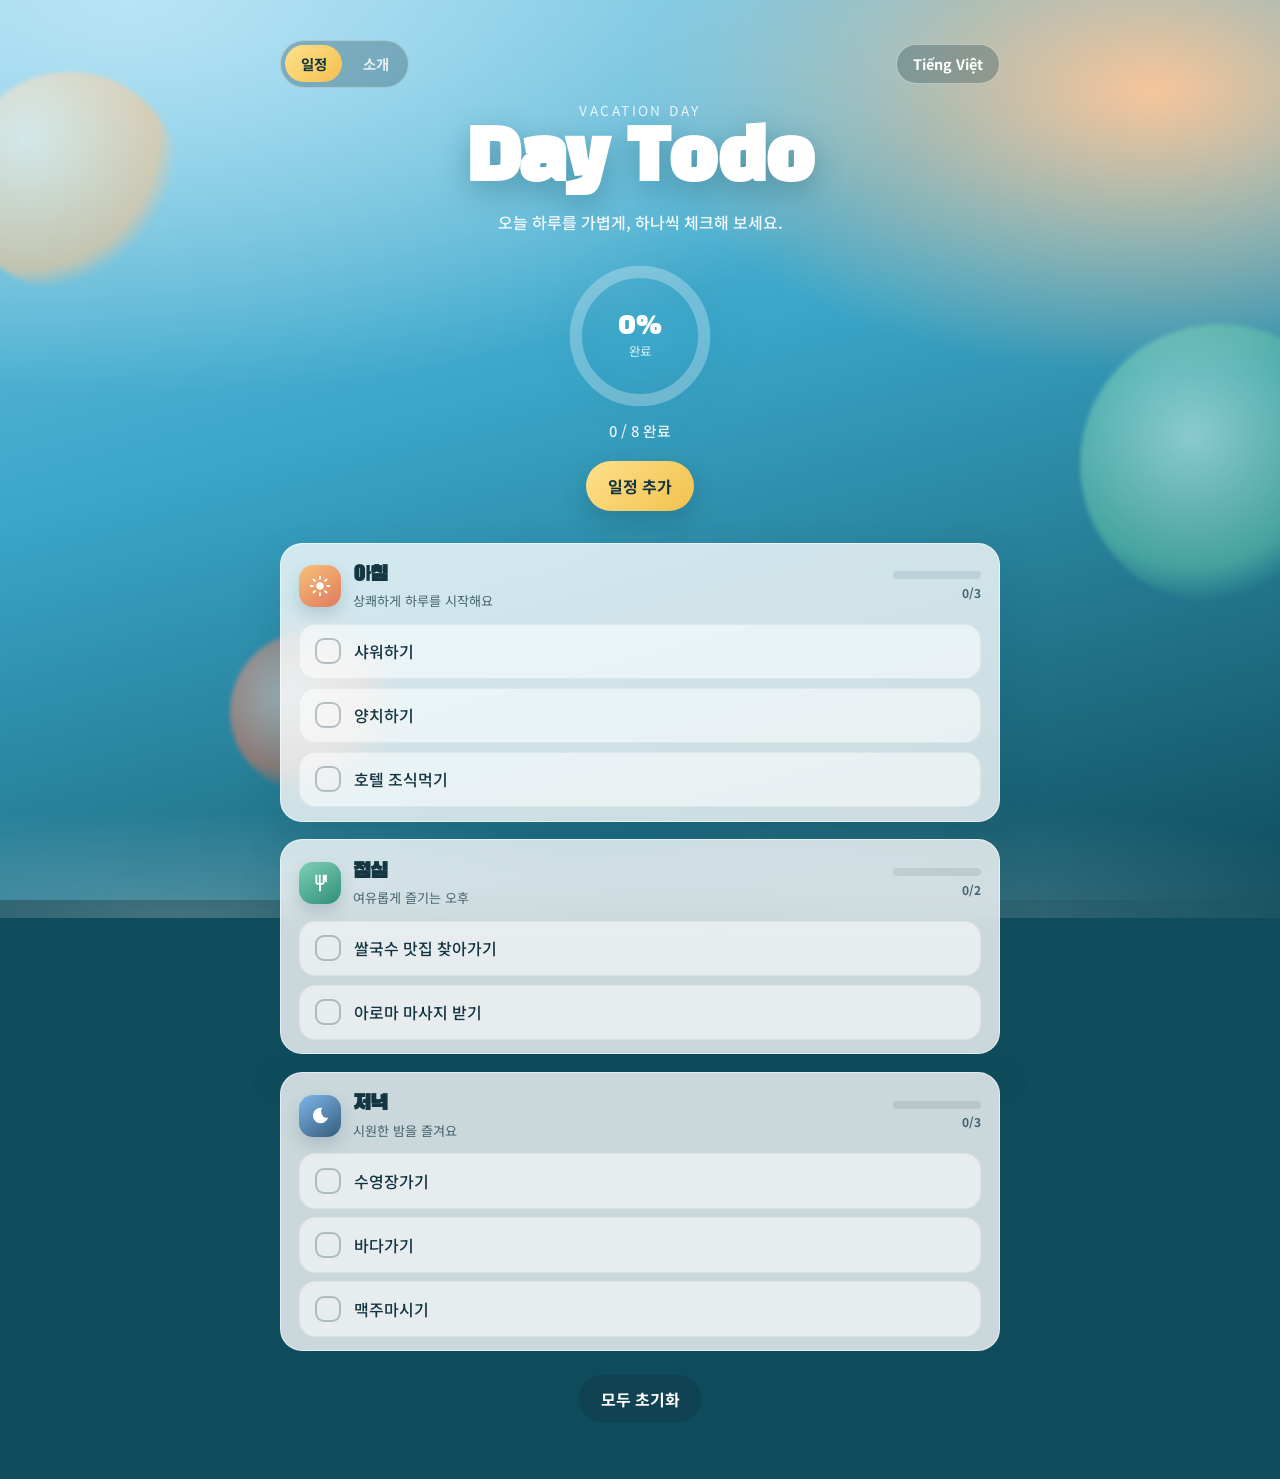
==== index.html @ 5f837c00 "Add day-todo schedule and about pages. EOF" ====
<!DOCTYPE html>
<html lang="ko">
  <head>
    <meta charset="UTF-8" />
    <meta name="viewport" content="width=device-width, initial-scale=1.0" />
    <title>Day Todo — 오늘의 일정</title>
    <link rel="preconnect" href="https://fonts.googleapis.com" />
    <link rel="preconnect" href="https://fonts.gstatic.com" crossorigin />
    <link
      href="https://fonts.googleapis.com/css2?family=Be+Vietnam+Pro:wght@400;500;700;800&family=Black+Han+Sans&family=Noto+Sans+KR:wght@400;500;700&display=swap"
      rel="stylesheet"
    />
    <link rel="stylesheet" href="styles.css" />
  </head>
  <body>
    <div class="bg" aria-hidden="true">
      <div class="orb orb-a"></div>
      <div class="orb orb-b"></div>
      <div class="orb orb-c"></div>
      <div class="wave"></div>
    </div>

    <main class="app">
      <header class="hero">
        <div class="top-bar">
          <nav class="nav" aria-label="페이지 이동">
            <a class="nav-link is-active" href="index.html" data-i18n="navTodo" aria-current="page">일정</a>
            <a class="nav-link" href="about.html" data-i18n="navAbout">소개</a>
          </nav>
          <button type="button" class="lang-btn" id="lang-btn" aria-pressed="false">
            Tiếng Việt
          </button>
        </div>
        <p class="eyebrow" data-i18n="eyebrow">Vacation Day</p>
        <h1 class="brand" data-i18n="brand">Day Todo</h1>
        <p class="tagline" data-i18n="tagline">오늘 하루를 가볍게, 하나씩 체크해 보세요.</p>

        <div class="gauge-wrap">
          <div class="gauge" role="progressbar" aria-valuemin="0" aria-valuemax="100" aria-valuenow="0">
            <svg viewBox="0 0 120 120" class="gauge-svg">
              <circle class="gauge-track" cx="60" cy="60" r="52" />
              <circle class="gauge-fill" cx="60" cy="60" r="52" />
            </svg>
            <div class="gauge-center">
              <span class="gauge-value">0%</span>
              <span class="gauge-label" data-i18n="doneLabel">완료</span>
            </div>
          </div>
          <p class="progress-caption">
            <span id="done-count">0</span> / <span id="total-count">0</span>
            <span data-i18n="doneCaption">완료</span>
          </p>
        </div>

        <div class="action-bar">
          <button type="button" class="primary-btn" id="add-btn" data-i18n="addTask">
            일정 추가
          </button>
        </div>
      </header>

      <section class="sections" id="sections" aria-label="하루 일정"></section>

      <footer class="footer">
        <button type="button" class="reset-btn" id="reset-btn" data-i18n="reset">
          모두 초기화
        </button>
      </footer>
    </main>

    <div class="modal" id="add-modal" hidden>
      <div class="modal-backdrop" data-close-modal></div>
      <div class="modal-panel" role="dialog" aria-modal="true" aria-labelledby="modal-title">
        <h2 id="modal-title" data-i18n="modalTitle">새 일정 추가</h2>
        <form id="add-form" class="add-form">
          <label class="field">
            <span data-i18n="periodLabel">시간대</span>
            <select id="task-period" required>
              <option value="morning" data-i18n="morning">아침</option>
              <option value="lunch" data-i18n="lunch">점심</option>
              <option value="evening" data-i18n="evening">저녁</option>
            </select>
          </label>
          <label class="field">
            <span data-i18n="taskLabel">할 일</span>
            <input
              type="text"
              id="task-text"
              maxlength="80"
              required
              autocomplete="off"
              data-i18n-placeholder="taskPlaceholder"
              placeholder="예: 카페 가기"
            />
          </label>
          <div class="modal-actions">
            <button type="button" class="ghost-btn" data-close-modal data-i18n="cancel">
              취소
            </button>
            <button type="submit" class="primary-btn" data-i18n="saveTask">추가하기</button>
          </div>
        </form>
      </div>
    </div>

    <div class="toast" id="toast" hidden data-i18n="toastAllDone">오늘 일정을 모두 끝냈어요!</div>

    <script src="app.js"></script>
  </body>
</html>
---- styles.css ----
:root {
  --sky-top: #7ec8e3;
  --sky-mid: #3aa6c9;
  --sky-deep: #0f4c5c;
  --sand: #f2e8d5;
  --coral: #e07a5f;
  --mint: #81b29a;
  --ink: #143642;
  --ink-soft: rgba(20, 54, 66, 0.72);
  --card: rgba(255, 255, 255, 0.78);
  --stroke: rgba(255, 255, 255, 0.55);
  --shadow: 0 18px 40px rgba(15, 76, 92, 0.18);
  --radius: 22px;
  --font-display: "Black Han Sans", "Noto Sans KR", sans-serif;
  --font-body: "Noto Sans KR", sans-serif;
}

body[data-lang="vi"] {
  --font-display: "Be Vietnam Pro", sans-serif;
  --font-body: "Be Vietnam Pro", sans-serif;
}

body[data-lang="vi"] .brand {
  font-weight: 800;
  letter-spacing: -0.03em;
}

*,
*::before,
*::after {
  box-sizing: border-box;
}

html,
body {
  margin: 0;
  min-height: 100%;
}

body {
  font-family: var(--font-body);
  color: var(--ink);
  background: var(--sky-deep);
  overflow-x: hidden;
}

.bg {
  position: fixed;
  inset: 0;
  z-index: 0;
  background:
    radial-gradient(120% 80% at 10% 0%, #b8e4f5 0%, transparent 55%),
    radial-gradient(90% 70% at 90% 10%, #f6c59a 0%, transparent 45%),
    linear-gradient(165deg, var(--sky-top) 0%, var(--sky-mid) 42%, #1f6f84 78%, var(--sky-deep) 100%);
  animation: skyShift 18s ease-in-out infinite alternate;
}

@keyframes skyShift {
  0% {
    filter: hue-rotate(0deg) saturate(1);
  }
  100% {
    filter: hue-rotate(-12deg) saturate(1.08);
  }
}

.orb {
  position: absolute;
  border-radius: 50%;
  filter: blur(2px);
  opacity: 0.55;
  animation: float 12s ease-in-out infinite;
}

.orb-a {
  width: 220px;
  height: 220px;
  top: 8%;
  left: -40px;
  background: radial-gradient(circle at 30% 30%, #fff7e8, #ffc48a 60%, transparent 70%);
}

.orb-b {
  width: 280px;
  height: 280px;
  top: 36%;
  right: -80px;
  background: radial-gradient(circle at 40% 40%, #d8fff1, #62c4a8 55%, transparent 70%);
  animation-delay: -4s;
}

.orb-c {
  width: 160px;
  height: 160px;
  bottom: 12%;
  left: 18%;
  background: radial-gradient(circle at 40% 40%, #ffe1d6, #e07a5f 55%, transparent 72%);
  animation-delay: -7s;
}

@keyframes float {
  0%,
  100% {
    transform: translateY(0) scale(1);
  }
  50% {
    transform: translateY(-28px) scale(1.06);
  }
}

.wave {
  position: absolute;
  left: -10%;
  right: -10%;
  bottom: -2%;
  height: 180px;
  background:
    radial-gradient(60% 100% at 20% 100%, rgba(255, 255, 255, 0.22), transparent 60%),
    radial-gradient(50% 100% at 70% 100%, rgba(255, 255, 255, 0.16), transparent 62%);
  animation: waveMove 8s ease-in-out infinite alternate;
}

@keyframes waveMove {
  from {
    transform: translateX(-2%) scaleY(1);
  }
  to {
    transform: translateX(2%) scaleY(1.15);
  }
}

.app {
  position: relative;
  z-index: 1;
  width: min(720px, calc(100% - 2rem));
  margin: 0 auto;
  padding: 2.5rem 0 3.5rem;
}

.hero {
  text-align: center;
  animation: riseIn 0.8s cubic-bezier(0.22, 1, 0.36, 1) both;
}

.top-bar {
  display: flex;
  align-items: center;
  justify-content: space-between;
  gap: 0.75rem;
  margin-bottom: 0.75rem;
}

.nav {
  display: flex;
  gap: 0.35rem;
  padding: 0.28rem;
  border: 1px solid rgba(255, 255, 255, 0.35);
  border-radius: 999px;
  background: rgba(20, 54, 66, 0.28);
  backdrop-filter: blur(8px);
}

.nav-link {
  text-decoration: none;
  color: rgba(255, 255, 255, 0.82);
  font-size: 0.9rem;
  font-weight: 700;
  padding: 0.5rem 0.95rem;
  border-radius: 999px;
  transition:
    color 0.2s ease,
    background 0.2s ease;
}

.nav-link:hover {
  color: #fff;
}

.nav-link.is-active {
  color: #143642;
  background: linear-gradient(135deg, #ffe08a, #f2c14e);
}

.lang-btn {
  border: 1px solid rgba(255, 255, 255, 0.45);
  border-radius: 999px;
  padding: 0.55rem 1rem;
  font: inherit;
  font-size: 0.9rem;
  font-weight: 700;
  color: #fff;
  background: rgba(20, 54, 66, 0.28);
  backdrop-filter: blur(8px);
  cursor: pointer;
  transition:
    transform 0.2s ease,
    background 0.2s ease,
    border-color 0.2s ease;
}

.lang-btn:hover,
.lang-btn[aria-pressed="true"] {
  background: rgba(20, 54, 66, 0.48);
  border-color: rgba(255, 255, 255, 0.7);
  transform: translateY(-1px);
}

.action-bar {
  margin-top: 1.25rem;
  display: flex;
  justify-content: center;
}

.primary-btn {
  border: 0;
  border-radius: 999px;
  padding: 0.8rem 1.4rem;
  font: inherit;
  font-weight: 700;
  color: #143642;
  background: linear-gradient(135deg, #ffe08a, #f2c14e);
  box-shadow: 0 10px 24px rgba(20, 54, 66, 0.22);
  cursor: pointer;
  transition:
    transform 0.2s ease,
    box-shadow 0.2s ease;
}

.primary-btn:hover {
  transform: translateY(-2px);
  box-shadow: 0 14px 28px rgba(20, 54, 66, 0.28);
}

.ghost-btn {
  border: 0;
  border-radius: 999px;
  padding: 0.8rem 1.2rem;
  font: inherit;
  font-weight: 700;
  color: var(--ink);
  background: rgba(20, 54, 66, 0.08);
  cursor: pointer;
}

.ghost-btn:hover {
  background: rgba(20, 54, 66, 0.14);
}

.eyebrow {
  margin: 0 0 0.35rem;
  font-size: 0.85rem;
  letter-spacing: 0.18em;
  text-transform: uppercase;
  color: rgba(255, 255, 255, 0.85);
}

.brand {
  margin: 0;
  font-family: var(--font-display);
  font-size: clamp(2.8rem, 9vw, 4.4rem);
  line-height: 1;
  color: #fff;
  text-shadow: 0 10px 30px rgba(15, 76, 92, 0.35);
  letter-spacing: -0.02em;
}

.tagline {
  margin: 0.85rem auto 0;
  max-width: 22rem;
  color: rgba(255, 255, 255, 0.9);
  font-size: 1rem;
  font-weight: 500;
}

.gauge-wrap {
  margin-top: 1.75rem;
  display: grid;
  place-items: center;
  gap: 0.65rem;
}

.gauge {
  position: relative;
  width: 148px;
  height: 148px;
}

.gauge-svg {
  width: 100%;
  height: 100%;
  transform: rotate(-90deg);
  filter: drop-shadow(0 8px 18px rgba(15, 76, 92, 0.25));
}

.gauge-track,
.gauge-fill {
  fill: none;
  stroke-width: 10;
  stroke-linecap: round;
}

.gauge-track {
  stroke: rgba(255, 255, 255, 0.28);
}

.gauge-fill {
  stroke: url(#gaugeGradient);
  stroke: #ffe08a;
  stroke-dasharray: 326.73;
  stroke-dashoffset: 326.73;
  transition: stroke-dashoffset 0.7s cubic-bezier(0.22, 1, 0.36, 1);
}

.gauge-center {
  position: absolute;
  inset: 0;
  display: grid;
  place-content: center;
  gap: 0.1rem;
  text-align: center;
}

.gauge-value {
  font-family: var(--font-display);
  font-size: 1.85rem;
  color: #fff;
  line-height: 1;
  transition: transform 0.35s ease;
}

.gauge.pulse .gauge-value {
  animation: pop 0.45s ease;
}

@keyframes pop {
  0% {
    transform: scale(1);
  }
  40% {
    transform: scale(1.18);
  }
  100% {
    transform: scale(1);
  }
}

.gauge-label {
  font-size: 0.78rem;
  color: rgba(255, 255, 255, 0.82);
}

.progress-caption {
  margin: 0;
  color: rgba(255, 255, 255, 0.88);
  font-size: 0.92rem;
  font-weight: 500;
}

.sections {
  margin-top: 2rem;
  display: grid;
  gap: 1.1rem;
}

.section {
  background: var(--card);
  backdrop-filter: blur(14px);
  border: 1px solid var(--stroke);
  border-radius: var(--radius);
  box-shadow: var(--shadow);
  padding: 1.15rem 1.15rem 0.85rem;
  opacity: 0;
  transform: translateY(28px);
  animation: riseIn 0.75s cubic-bezier(0.22, 1, 0.36, 1) forwards;
}

.section:nth-child(1) {
  animation-delay: 0.12s;
}

.section:nth-child(2) {
  animation-delay: 0.24s;
}

.section:nth-child(3) {
  animation-delay: 0.36s;
}

@keyframes riseIn {
  from {
    opacity: 0;
    transform: translateY(28px);
  }
  to {
    opacity: 1;
    transform: translateY(0);
  }
}

.section-head {
  display: flex;
  align-items: center;
  justify-content: space-between;
  gap: 1rem;
  margin-bottom: 0.85rem;
}

.section-title-wrap {
  display: flex;
  align-items: center;
  gap: 0.7rem;
}

.section-icon {
  width: 42px;
  height: 42px;
  border-radius: 14px;
  display: grid;
  place-items: center;
  color: #fff;
  box-shadow: 0 8px 16px rgba(20, 54, 66, 0.16);
}

.section-icon svg {
  display: block;
}

.section[data-period="morning"] .section-icon {
  background: linear-gradient(145deg, #f6c177, #e07a5f);
}

.section[data-period="lunch"] .section-icon {
  background: linear-gradient(145deg, #7ed0b6, #2f8f78);
}

.section[data-period="evening"] .section-icon {
  background: linear-gradient(145deg, #7eb6e8, #355c7d);
}

.section-title {
  margin: 0;
  font-family: var(--font-display);
  font-size: 1.35rem;
  letter-spacing: -0.01em;
}

.section-sub {
  margin: 0.15rem 0 0;
  font-size: 0.82rem;
  color: var(--ink-soft);
}

.section-meter {
  width: 88px;
}

.section-meter-bar {
  height: 8px;
  border-radius: 999px;
  background: rgba(20, 54, 66, 0.1);
  overflow: hidden;
}

.section-meter-fill {
  height: 100%;
  width: 0%;
  border-radius: inherit;
  background: linear-gradient(90deg, var(--mint), #f2c14e);
  transition: width 0.55s cubic-bezier(0.22, 1, 0.36, 1);
}

.section-meter-text {
  margin: 0.3rem 0 0;
  text-align: right;
  font-size: 0.75rem;
  color: var(--ink-soft);
  font-weight: 700;
}

.task-list {
  list-style: none;
  margin: 0;
  padding: 0;
  display: grid;
  gap: 0.55rem;
}

.task {
  display: flex;
  align-items: center;
  gap: 0.8rem;
  padding: 0.85rem 0.9rem;
  border-radius: 16px;
  background: rgba(255, 255, 255, 0.55);
  border: 1px solid rgba(20, 54, 66, 0.06);
  cursor: pointer;
  transition:
    transform 0.25s ease,
    background 0.25s ease,
    box-shadow 0.25s ease;
  animation: taskIn 0.55s cubic-bezier(0.22, 1, 0.36, 1) both;
}

.task:hover {
  transform: translateY(-2px);
  box-shadow: 0 10px 22px rgba(20, 54, 66, 0.1);
}

.task:active {
  transform: scale(0.985);
}

.task.done {
  background: rgba(129, 178, 154, 0.18);
}

.task.done .task-text {
  color: var(--ink-soft);
  text-decoration: line-through;
  text-decoration-thickness: 2px;
}

@keyframes taskIn {
  from {
    opacity: 0;
    transform: translateX(-12px);
  }
  to {
    opacity: 1;
    transform: translateX(0);
  }
}

.checkbox {
  width: 26px;
  height: 26px;
  border-radius: 9px;
  border: 2px solid rgba(20, 54, 66, 0.28);
  display: grid;
  place-items: center;
  flex-shrink: 0;
  transition:
    background 0.25s ease,
    border-color 0.25s ease,
    transform 0.25s ease;
}

.checkbox svg {
  width: 14px;
  height: 14px;
  opacity: 0;
  transform: scale(0.4);
  transition:
    opacity 0.2s ease,
    transform 0.25s cubic-bezier(0.34, 1.56, 0.64, 1);
}

.task.done .checkbox {
  background: linear-gradient(145deg, #81b29a, #2f8f78);
  border-color: transparent;
  transform: scale(1.05);
}

.task.done .checkbox svg {
  opacity: 1;
  transform: scale(1);
}

.task-text {
  flex: 1;
  font-size: 1rem;
  font-weight: 500;
  transition: color 0.25s ease;
}

.delete-btn {
  width: 28px;
  height: 28px;
  border: 0;
  border-radius: 8px;
  background: transparent;
  color: rgba(20, 54, 66, 0.45);
  font-size: 1.25rem;
  line-height: 1;
  cursor: pointer;
  transition:
    background 0.2s ease,
    color 0.2s ease;
}

.delete-btn:hover {
  background: rgba(224, 122, 95, 0.15);
  color: #c45c42;
}

.footer {
  margin-top: 1.5rem;
  display: flex;
  justify-content: center;
}

.modal {
  position: fixed;
  inset: 0;
  z-index: 10;
  display: grid;
  place-items: center;
  padding: 1rem;
}

.modal[hidden] {
  display: none;
}

.modal-backdrop {
  position: absolute;
  inset: 0;
  background: rgba(10, 40, 50, 0.45);
  backdrop-filter: blur(4px);
  opacity: 0;
  transition: opacity 0.22s ease;
}

.modal-panel {
  position: relative;
  width: min(100%, 420px);
  background: rgba(255, 255, 255, 0.94);
  border: 1px solid rgba(255, 255, 255, 0.7);
  border-radius: 24px;
  box-shadow: 0 24px 50px rgba(15, 76, 92, 0.28);
  padding: 1.4rem 1.35rem 1.25rem;
  transform: translateY(18px) scale(0.97);
  opacity: 0;
  transition:
    transform 0.28s cubic-bezier(0.22, 1, 0.36, 1),
    opacity 0.28s ease;
}

.modal.open .modal-backdrop {
  opacity: 1;
}

.modal.open .modal-panel {
  transform: translateY(0) scale(1);
  opacity: 1;
}

.modal-panel h2 {
  margin: 0 0 1rem;
  font-family: var(--font-display);
  font-size: 1.45rem;
}

.add-form {
  display: grid;
  gap: 0.9rem;
}

.field {
  display: grid;
  gap: 0.4rem;
  font-size: 0.9rem;
  font-weight: 700;
  color: var(--ink-soft);
}

.field select,
.field input {
  width: 100%;
  border: 1px solid rgba(20, 54, 66, 0.14);
  border-radius: 14px;
  padding: 0.8rem 0.9rem;
  font: inherit;
  font-weight: 500;
  color: var(--ink);
  background: #fff;
  outline: none;
  transition: border-color 0.2s ease, box-shadow 0.2s ease;
}

.field select:focus,
.field input:focus {
  border-color: #3aa6c9;
  box-shadow: 0 0 0 3px rgba(58, 166, 201, 0.2);
}

.modal-actions {
  display: flex;
  justify-content: flex-end;
  gap: 0.55rem;
  margin-top: 0.25rem;
}

.reset-btn {
  border: 0;
  border-radius: 999px;
  padding: 0.75rem 1.35rem;
  font: inherit;
  font-weight: 700;
  color: #fff;
  background: rgba(20, 54, 66, 0.35);
  backdrop-filter: blur(8px);
  cursor: pointer;
  transition:
    transform 0.2s ease,
    background 0.2s ease;
}

.reset-btn:hover {
  background: rgba(20, 54, 66, 0.5);
  transform: translateY(-1px);
}

.toast {
  position: fixed;
  left: 50%;
  bottom: 1.5rem;
  z-index: 5;
  transform: translateX(-50%) translateY(120%);
  background: #143642;
  color: #fff;
  padding: 0.9rem 1.25rem;
  border-radius: 999px;
  font-weight: 700;
  box-shadow: 0 14px 30px rgba(0, 0, 0, 0.25);
  transition: transform 0.45s cubic-bezier(0.22, 1, 0.36, 1);
}

.toast.show {
  transform: translateX(-50%) translateY(0);
}

.confetti {
  position: fixed;
  width: 8px;
  height: 12px;
  top: -20px;
  z-index: 4;
  border-radius: 2px;
  animation: confettiFall linear forwards;
  pointer-events: none;
}

@keyframes confettiFall {
  to {
    transform: translateY(110vh) rotate(540deg);
    opacity: 0.2;
  }
}

@media (max-width: 560px) {
  .app {
    width: min(100% - 1.25rem, 720px);
    padding-top: 1.75rem;
  }

  .section-head {
    align-items: flex-start;
    flex-direction: column;
  }

  .section-meter {
    width: 100%;
  }

  .section-meter-text {
    text-align: left;
  }
}
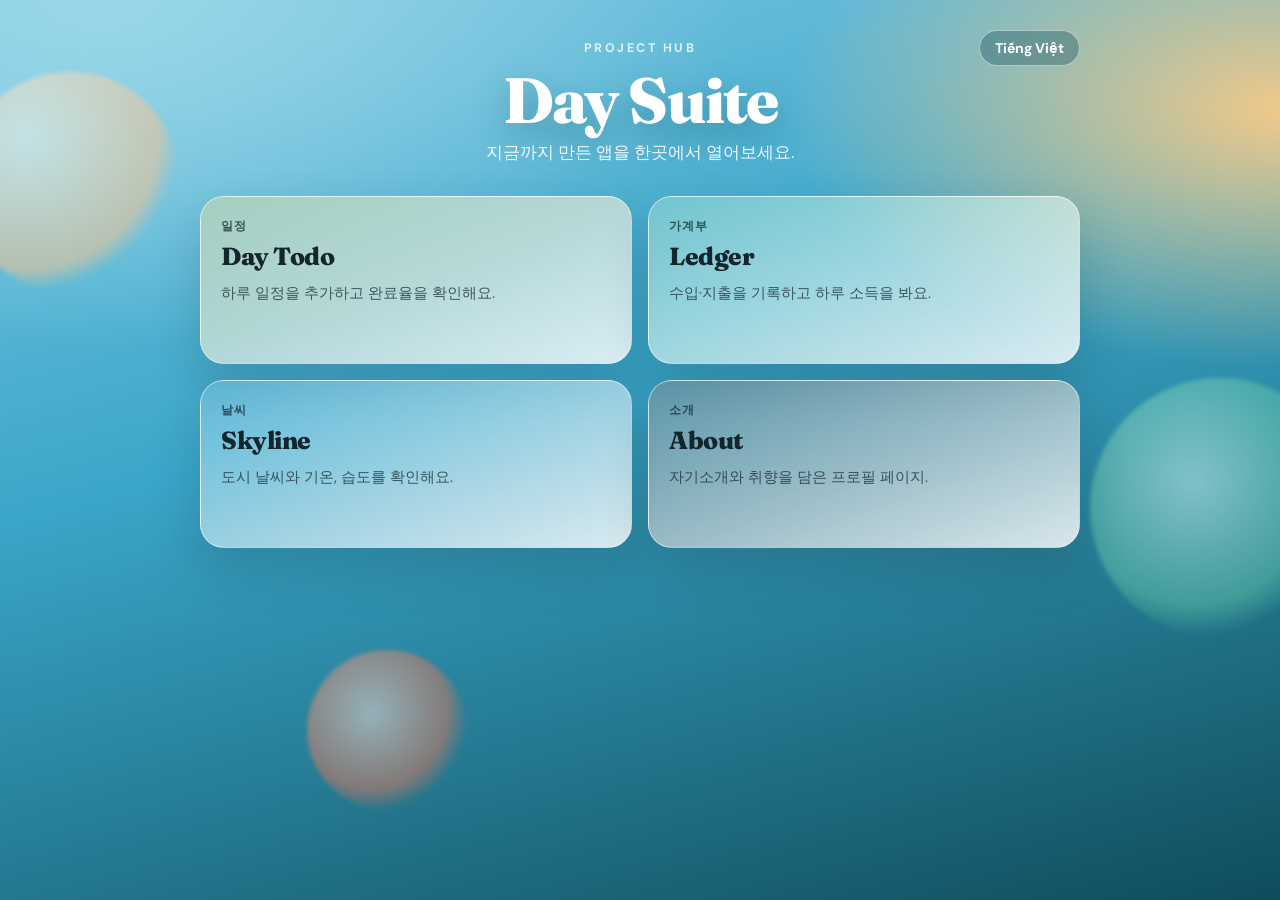
==== commit dd247c14: "Organize apps into project folders with a shared home hub. Co-authored-by: Cursor <cursoragent@curso" ====
--- a/index.html
+++ b/index.html
@@ -3,108 +3,61 @@
   <head>
     <meta charset="UTF-8" />
     <meta name="viewport" content="width=device-width, initial-scale=1.0" />
-    <title>Day Todo — 오늘의 일정</title>
+    <title>Day Suite — 프로젝트 홈</title>
     <link rel="preconnect" href="https://fonts.googleapis.com" />
     <link rel="preconnect" href="https://fonts.gstatic.com" crossorigin />
     <link
-      href="https://fonts.googleapis.com/css2?family=Be+Vietnam+Pro:wght@400;500;700;800&family=Black+Han+Sans&family=Noto+Sans+KR:wght@400;500;700&display=swap"
+      href="https://fonts.googleapis.com/css2?family=Be+Vietnam+Pro:wght@400;500;700;800&family=DM+Sans:opsz,wght@9..40,400;500;700&family=Fraunces:opsz,wght@9..144,700;800&display=swap"
       rel="stylesheet"
     />
-    <link rel="stylesheet" href="styles.css" />
+    <link rel="stylesheet" href="home.css" />
   </head>
-  <body>
+  <body data-lang="ko">
     <div class="bg" aria-hidden="true">
       <div class="orb orb-a"></div>
       <div class="orb orb-b"></div>
       <div class="orb orb-c"></div>
-      <div class="wave"></div>
     </div>
 
-    <main class="app">
+    <main class="shell">
       <header class="hero">
-        <div class="top-bar">
-          <nav class="nav" aria-label="페이지 이동">
-            <a class="nav-link is-active" href="index.html" data-i18n="navTodo" aria-current="page">일정</a>
-            <a class="nav-link" href="about.html" data-i18n="navAbout">소개</a>
-          </nav>
+        <div class="hero-top">
+          <p class="eyebrow" data-i18n="eyebrow">Project Hub</p>
           <button type="button" class="lang-btn" id="lang-btn" aria-pressed="false">
             Tiếng Việt
           </button>
         </div>
-        <p class="eyebrow" data-i18n="eyebrow">Vacation Day</p>
-        <h1 class="brand" data-i18n="brand">Day Todo</h1>
-        <p class="tagline" data-i18n="tagline">오늘 하루를 가볍게, 하나씩 체크해 보세요.</p>
-
-        <div class="gauge-wrap">
-          <div class="gauge" role="progressbar" aria-valuemin="0" aria-valuemax="100" aria-valuenow="0">
-            <svg viewBox="0 0 120 120" class="gauge-svg">
-              <circle class="gauge-track" cx="60" cy="60" r="52" />
-              <circle class="gauge-fill" cx="60" cy="60" r="52" />
-            </svg>
-            <div class="gauge-center">
-              <span class="gauge-value">0%</span>
-              <span class="gauge-label" data-i18n="doneLabel">완료</span>
-            </div>
-          </div>
-          <p class="progress-caption">
-            <span id="done-count">0</span> / <span id="total-count">0</span>
-            <span data-i18n="doneCaption">완료</span>
-          </p>
-        </div>
-
-        <div class="action-bar">
-          <button type="button" class="primary-btn" id="add-btn" data-i18n="addTask">
-            일정 추가
-          </button>
-        </div>
+        <h1 class="brand" data-i18n="brand">Day Suite</h1>
+        <p class="tagline" data-i18n="tagline">지금까지 만든 앱을 한곳에서 열어보세요.</p>
       </header>
 
-      <section class="sections" id="sections" aria-label="하루 일정"></section>
+      <section class="grid" aria-label="프로젝트 목록">
+        <a class="card card-todo" href="todo/index.html" style="--i: 0">
+          <span class="card-label" data-i18n="todoLabel">일정</span>
+          <strong class="card-title" data-i18n="todoTitle">Day Todo</strong>
+          <p class="card-desc" data-i18n="todoDesc">하루 일정을 추가하고 완료율을 확인해요.</p>
+        </a>
 
-      <footer class="footer">
-        <button type="button" class="reset-btn" id="reset-btn" data-i18n="reset">
-          모두 초기화
-        </button>
-      </footer>
+        <a class="card card-budget" href="budget/budget.html" style="--i: 1">
+          <span class="card-label" data-i18n="budgetLabel">가계부</span>
+          <strong class="card-title" data-i18n="budgetTitle">Ledger</strong>
+          <p class="card-desc" data-i18n="budgetDesc">수입·지출을 기록하고 하루 소득을 봐요.</p>
+        </a>
+
+        <a class="card card-weather" href="weather/weather.html" style="--i: 2">
+          <span class="card-label" data-i18n="weatherLabel">날씨</span>
+          <strong class="card-title" data-i18n="weatherTitle">Skyline</strong>
+          <p class="card-desc" data-i18n="weatherDesc">도시 날씨와 기온, 습도를 확인해요.</p>
+        </a>
+
+        <a class="card card-about" href="about/about.html" style="--i: 3">
+          <span class="card-label" data-i18n="aboutLabel">소개</span>
+          <strong class="card-title" data-i18n="aboutTitle">About</strong>
+          <p class="card-desc" data-i18n="aboutDesc">자기소개와 취향을 담은 프로필 페이지.</p>
+        </a>
+      </section>
     </main>
 
-    <div class="modal" id="add-modal" hidden>
-      <div class="modal-backdrop" data-close-modal></div>
-      <div class="modal-panel" role="dialog" aria-modal="true" aria-labelledby="modal-title">
-        <h2 id="modal-title" data-i18n="modalTitle">새 일정 추가</h2>
-        <form id="add-form" class="add-form">
-          <label class="field">
-            <span data-i18n="periodLabel">시간대</span>
-            <select id="task-period" required>
-              <option value="morning" data-i18n="morning">아침</option>
-              <option value="lunch" data-i18n="lunch">점심</option>
-              <option value="evening" data-i18n="evening">저녁</option>
-            </select>
-          </label>
-          <label class="field">
-            <span data-i18n="taskLabel">할 일</span>
-            <input
-              type="text"
-              id="task-text"
-              maxlength="80"
-              required
-              autocomplete="off"
-              data-i18n-placeholder="taskPlaceholder"
-              placeholder="예: 카페 가기"
-            />
-          </label>
-          <div class="modal-actions">
-            <button type="button" class="ghost-btn" data-close-modal data-i18n="cancel">
-              취소
-            </button>
-            <button type="submit" class="primary-btn" data-i18n="saveTask">추가하기</button>
-          </div>
-        </form>
-      </div>
-    </div>
-
-    <div class="toast" id="toast" hidden data-i18n="toastAllDone">오늘 일정을 모두 끝냈어요!</div>
-
-    <script src="app.js"></script>
+    <script src="home.js"></script>
   </body>
 </html>
--- a/home.css
+++ b/home.css
@@ -0,0 +1,268 @@
+:root {
+  --ink: #14252b;
+  --ink-soft: rgba(20, 37, 43, 0.72);
+  --surface: rgba(255, 255, 255, 0.82);
+  --line: rgba(255, 255, 255, 0.5);
+  --shadow: 0 22px 48px rgba(20, 37, 43, 0.18);
+  --font-display: "Fraunces", "DM Sans", serif;
+  --font-body: "DM Sans", "Be Vietnam Pro", sans-serif;
+}
+
+*,
+*::before,
+*::after {
+  box-sizing: border-box;
+}
+
+html,
+body {
+  margin: 0;
+  min-height: 100%;
+}
+
+body {
+  font-family: var(--font-body);
+  color: var(--ink);
+  background: #1c4a56;
+  overflow-x: hidden;
+}
+
+body[data-lang="vi"] {
+  --font-display: "Be Vietnam Pro", sans-serif;
+  --font-body: "Be Vietnam Pro", sans-serif;
+}
+
+body[data-lang="vi"] .brand {
+  font-weight: 800;
+  letter-spacing: -0.03em;
+}
+
+.bg {
+  position: fixed;
+  inset: 0;
+  z-index: 0;
+  background:
+    radial-gradient(90% 70% at 8% 0%, #9ad7e8 0%, transparent 55%),
+    radial-gradient(80% 60% at 100% 12%, #f0c98a 0%, transparent 48%),
+    linear-gradient(165deg, #7ec8e3 0%, #3aa6c9 42%, #1f6f84 78%, #0f4c5c 100%);
+  animation: bgShift 16s ease-in-out infinite alternate;
+}
+
+@keyframes bgShift {
+  from {
+    filter: saturate(1);
+  }
+  to {
+    filter: saturate(1.1) hue-rotate(-8deg);
+  }
+}
+
+.orb {
+  position: absolute;
+  border-radius: 50%;
+  filter: blur(2px);
+  opacity: 0.5;
+  animation: float 12s ease-in-out infinite;
+}
+
+.orb-a {
+  width: 220px;
+  height: 220px;
+  top: 8%;
+  left: -40px;
+  background: radial-gradient(circle at 30% 30%, #fff7e8, #ffc48a 60%, transparent 70%);
+}
+
+.orb-b {
+  width: 260px;
+  height: 260px;
+  top: 42%;
+  right: -70px;
+  background: radial-gradient(circle at 40% 40%, #d8fff1, #62c4a8 55%, transparent 70%);
+  animation-delay: -4s;
+}
+
+.orb-c {
+  width: 160px;
+  height: 160px;
+  bottom: 10%;
+  left: 24%;
+  background: radial-gradient(circle at 40% 40%, #ffe1d6, #e07a5f 55%, transparent 72%);
+  animation-delay: -7s;
+}
+
+@keyframes float {
+  0%,
+  100% {
+    transform: translateY(0) scale(1);
+  }
+  50% {
+    transform: translateY(-24px) scale(1.05);
+  }
+}
+
+.shell {
+  position: relative;
+  z-index: 1;
+  width: min(880px, calc(100% - 2rem));
+  margin: 0 auto;
+  padding: 2.5rem 0 3.5rem;
+}
+
+.hero {
+  text-align: center;
+  margin-bottom: 2rem;
+  animation: rise 0.8s cubic-bezier(0.22, 1, 0.36, 1) both;
+}
+
+.hero-top {
+  display: flex;
+  align-items: center;
+  justify-content: center;
+  gap: 1rem;
+  margin-bottom: 0.75rem;
+  position: relative;
+}
+
+.eyebrow {
+  margin: 0;
+  font-size: 0.78rem;
+  letter-spacing: 0.2em;
+  text-transform: uppercase;
+  font-weight: 700;
+  color: rgba(255, 255, 255, 0.78);
+}
+
+.lang-btn {
+  position: absolute;
+  right: 0;
+  border: 1px solid var(--line);
+  border-radius: 999px;
+  padding: 0.5rem 0.95rem;
+  font: inherit;
+  font-size: 0.88rem;
+  font-weight: 700;
+  color: #fff;
+  background: rgba(15, 76, 92, 0.35);
+  backdrop-filter: blur(8px);
+  cursor: pointer;
+  transition:
+    transform 0.2s ease,
+    background 0.2s ease;
+}
+
+.lang-btn:hover,
+.lang-btn[aria-pressed="true"] {
+  background: rgba(15, 76, 92, 0.55);
+  transform: translateY(-1px);
+}
+
+.brand {
+  margin: 0 0 0.55rem;
+  font-family: var(--font-display);
+  font-size: clamp(2.8rem, 10vw, 4rem);
+  font-weight: 800;
+  letter-spacing: -0.03em;
+  line-height: 1;
+  color: #fff;
+  text-shadow: 0 12px 32px rgba(15, 76, 92, 0.35);
+}
+
+.tagline {
+  margin: 0;
+  color: rgba(255, 255, 255, 0.9);
+  font-size: 1.05rem;
+}
+
+.grid {
+  display: grid;
+  grid-template-columns: repeat(2, 1fr);
+  gap: 1rem;
+}
+
+.card {
+  display: flex;
+  flex-direction: column;
+  gap: 0.35rem;
+  text-decoration: none;
+  color: inherit;
+  padding: 1.35rem 1.25rem;
+  border-radius: 24px;
+  background: var(--surface);
+  border: 1px solid var(--line);
+  box-shadow: var(--shadow);
+  min-height: 168px;
+  transition:
+    transform 0.25s ease,
+    box-shadow 0.25s ease;
+  animation: rise 0.75s cubic-bezier(0.22, 1, 0.36, 1) both;
+  animation-delay: calc(0.08s + var(--i, 0) * 0.08s);
+}
+
+.card:hover {
+  transform: translateY(-6px) scale(1.01);
+  box-shadow: 0 28px 56px rgba(20, 37, 43, 0.24);
+}
+
+.card-label {
+  font-size: 0.78rem;
+  font-weight: 700;
+  letter-spacing: 0.08em;
+  text-transform: uppercase;
+  color: var(--ink-soft);
+}
+
+.card-title {
+  font-family: var(--font-display);
+  font-size: 1.55rem;
+  font-weight: 800;
+  letter-spacing: -0.02em;
+}
+
+.card-desc {
+  margin: 0.35rem 0 0;
+  color: var(--ink-soft);
+  line-height: 1.45;
+  font-size: 0.95rem;
+}
+
+.card-todo {
+  background: linear-gradient(160deg, rgba(255, 224, 138, 0.35), var(--surface));
+}
+
+.card-budget {
+  background: linear-gradient(160deg, rgba(168, 230, 207, 0.4), var(--surface));
+}
+
+.card-weather {
+  background: linear-gradient(160deg, rgba(126, 200, 227, 0.45), var(--surface));
+}
+
+.card-about {
+  background: linear-gradient(160deg, rgba(224, 122, 95, 0.22), var(--surface));
+}
+
+@keyframes rise {
+  from {
+    opacity: 0;
+    transform: translateY(20px);
+  }
+  to {
+    opacity: 1;
+    transform: translateY(0);
+  }
+}
+
+@media (max-width: 640px) {
+  .grid {
+    grid-template-columns: 1fr;
+  }
+
+  .hero-top {
+    justify-content: space-between;
+  }
+
+  .lang-btn {
+    position: static;
+  }
+}
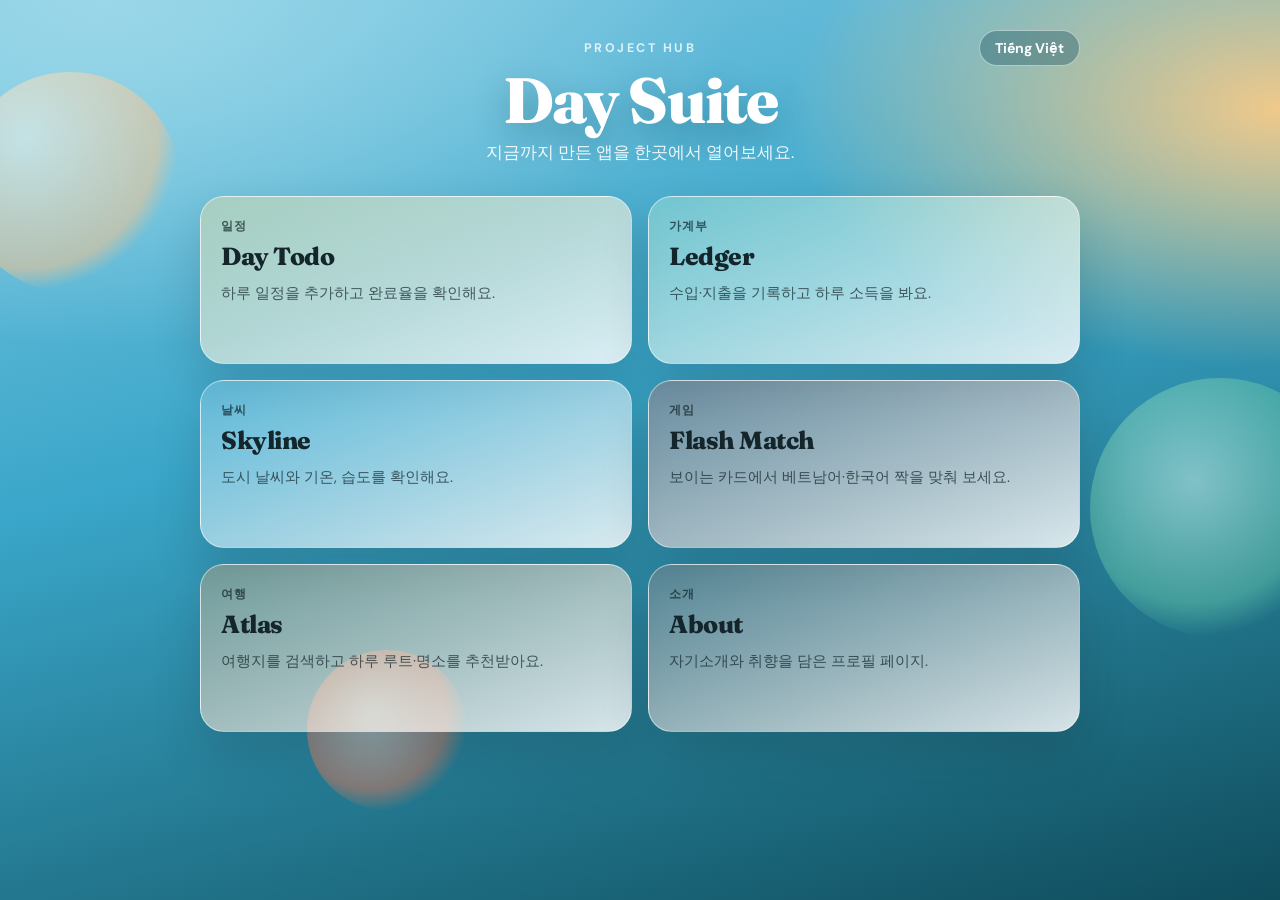
==== commit 957d6345: "Add Flash Match and Atlas, and polish the Day Suite apps. Ship open-card matching and travel route s" ====
--- a/index.html
+++ b/index.html
@@ -7,7 +7,7 @@
     <link rel="preconnect" href="https://fonts.googleapis.com" />
     <link rel="preconnect" href="https://fonts.gstatic.com" crossorigin />
     <link
-      href="https://fonts.googleapis.com/css2?family=Be+Vietnam+Pro:wght@400;500;700;800&family=DM+Sans:opsz,wght@9..40,400;500;700&family=Fraunces:opsz,wght@9..144,700;800&display=swap"
+      href="https://fonts.googleapis.com/css2?family=Be+Vietnam+Pro:wght@400;700;800&family=DM+Sans:wght@400;700&family=Fraunces:wght@700;800&display=swap"
       rel="stylesheet"
     />
     <link rel="stylesheet" href="home.css" />
@@ -50,7 +50,19 @@
           <p class="card-desc" data-i18n="weatherDesc">도시 날씨와 기온, 습도를 확인해요.</p>
         </a>
 
-        <a class="card card-about" href="about/about.html" style="--i: 3">
+        <a class="card card-flash" href="flashcard/index.html" style="--i: 3">
+          <span class="card-label" data-i18n="flashLabel">게임</span>
+          <strong class="card-title" data-i18n="flashTitle">Flash Match</strong>
+          <p class="card-desc" data-i18n="flashDesc">보이는 카드에서 베트남어·한국어 짝을 맞춰 보세요.</p>
+        </a>
+
+        <a class="card card-travel" href="travel/index.html" style="--i: 4">
+          <span class="card-label" data-i18n="travelLabel">여행</span>
+          <strong class="card-title" data-i18n="travelTitle">Atlas</strong>
+          <p class="card-desc" data-i18n="travelDesc">여행지를 검색하고 하루 루트·명소를 추천받아요.</p>
+        </a>
+
+        <a class="card card-about" href="about/about.html" style="--i: 5">
           <span class="card-label" data-i18n="aboutLabel">소개</span>
           <strong class="card-title" data-i18n="aboutTitle">About</strong>
           <p class="card-desc" data-i18n="aboutDesc">자기소개와 취향을 담은 프로필 페이지.</p>
--- a/home.css
+++ b/home.css
@@ -45,22 +45,11 @@
     radial-gradient(90% 70% at 8% 0%, #9ad7e8 0%, transparent 55%),
     radial-gradient(80% 60% at 100% 12%, #f0c98a 0%, transparent 48%),
     linear-gradient(165deg, #7ec8e3 0%, #3aa6c9 42%, #1f6f84 78%, #0f4c5c 100%);
-  animation: bgShift 16s ease-in-out infinite alternate;
-}
-
-@keyframes bgShift {
-  from {
-    filter: saturate(1);
-  }
-  to {
-    filter: saturate(1.1) hue-rotate(-8deg);
-  }
 }
 
 .orb {
   position: absolute;
   border-radius: 50%;
-  filter: blur(2px);
   opacity: 0.5;
   animation: float 12s ease-in-out infinite;
 }
@@ -238,6 +227,14 @@
   background: linear-gradient(160deg, rgba(126, 200, 227, 0.45), var(--surface));
 }
 
+.card-flash {
+  background: linear-gradient(160deg, rgba(232, 93, 76, 0.28), var(--surface));
+}
+
+.card-travel {
+  background: linear-gradient(160deg, rgba(240, 163, 94, 0.32), var(--surface));
+}
+
 .card-about {
   background: linear-gradient(160deg, rgba(224, 122, 95, 0.22), var(--surface));
 }
@@ -253,6 +250,18 @@
   }
 }
 
+@media (prefers-reduced-motion: reduce) {
+  .orb,
+  .hero,
+  .card {
+    animation: none !important;
+  }
+
+  .card {
+    transition: none !important;
+  }
+}
+
 @media (max-width: 640px) {
   .grid {
     grid-template-columns: 1fr;
